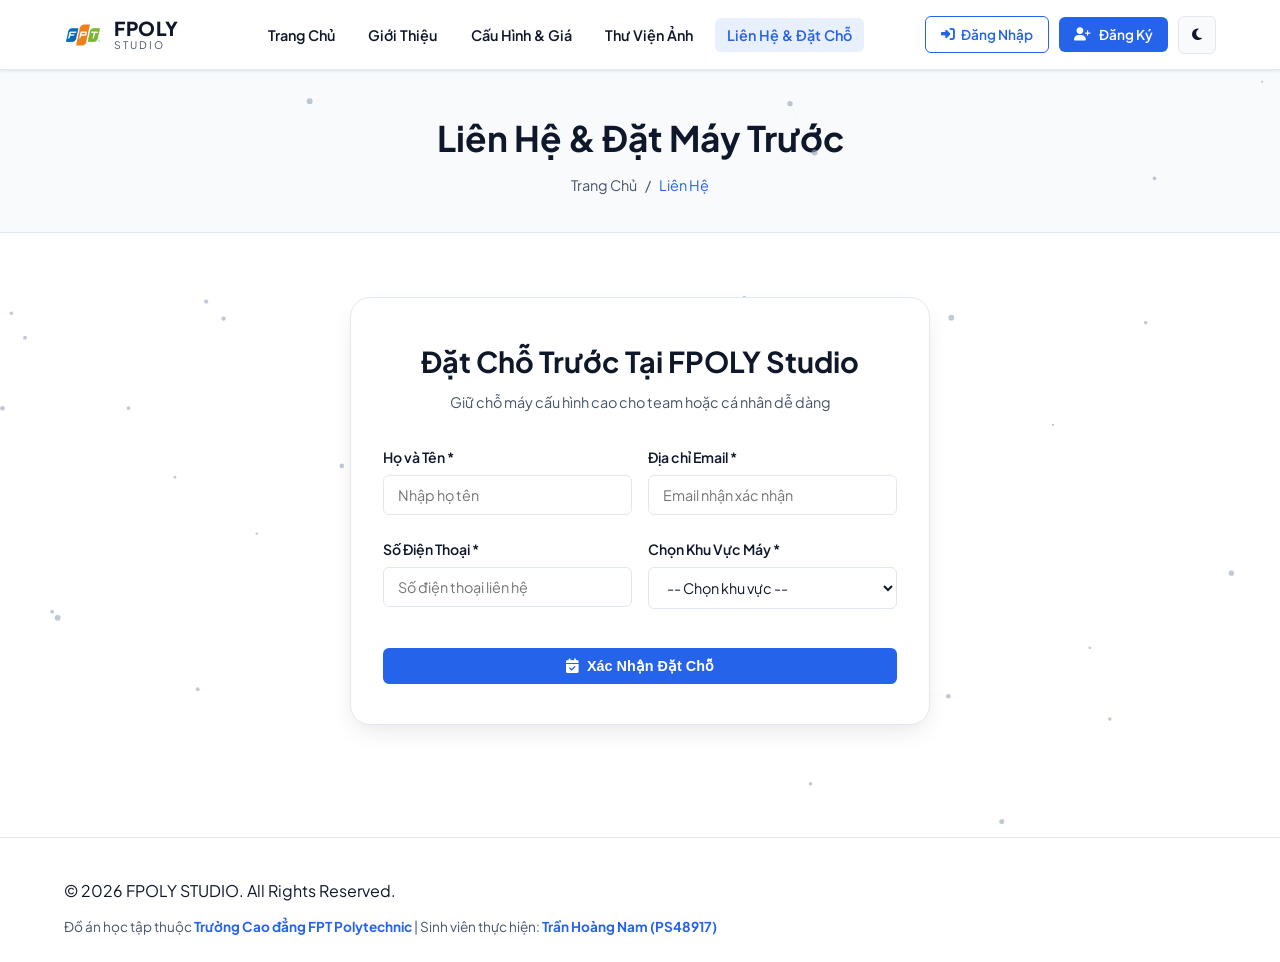
==== contact.html @ af3b3e67 "Add files via upload" ====
<!DOCTYPE html>
<html lang="vi" data-theme="light">
<head>
    <meta charset="UTF-8">
    <meta name="viewport" content="width=device-width, initial-scale=1.0">
    <title>Liên Hệ & Đặt Chỗ - FPOLY STUDIO</title>
    <link rel="stylesheet" href="https://cdnjs.cloudflare.com/ajax/libs/font-awesome/6.4.0/css/all.min.css">
    <link href="https://fonts.googleapis.com/css2?family=Plus+Jakarta+Sans:wght@400;500;600;700;800&display=swap" rel="stylesheet">
    <link rel="stylesheet" href="style.css">
</head>
<body>
    <canvas id="particle-canvas"></canvas>

    <!-- NAVBAR HEADER -->
    <header class="navbar" id="header">
        <div class="nav-wrapper">
            <a href="index.html" class="logo">
                <img src="logo.ico" alt="Logo FPOLY" class="logo-img">
                <div class="logo-text">
                    <span>FPOLY</span>
                    <small>STUDIO</small>
                </div>
            </a>

            <nav class="nav-menu" id="nav-menu">
                <ul class="nav-list">
                    <li><a href="index.html" class="nav-link">Trang Chủ</a></li>
                    <li><a href="about.html" class="nav-link">Giới Thiệu</a></li>
                    <li><a href="index.html#products" class="nav-link">Cấu Hình & Giá</a></li>
                    <li><a href="index.html#gallery" class="nav-link">Thư Viện Ảnh</a></li>
                    <li><a href="contact.html" class="nav-link active">Liên Hệ & Đặt Chỗ</a></li>
                </ul>
            </nav>

            <div class="nav-actions">
                <a href="login.html" class="btn-outline-nav"><i class="fa-solid fa-right-to-bracket"></i> Đăng Nhập</a>
                <a href="register.html" class="btn btn-primary" style="padding: 7px 15px; font-size: 0.85rem;"><i class="fa-solid fa-user-plus"></i> Đăng Ký</a>

                <button class="theme-toggle" id="theme-toggle" title="Đổi giao diện">
                    <i class="fa-solid fa-moon"></i>
                </button>
                <button class="mobile-toggle" id="mobile-toggle" aria-label="Menu">
                    <i class="fa-solid fa-bars"></i>
                </button>
            </div>
        </div>
    </header>

    <!-- PAGE HEADER -->
    <div class="page-header">
        <div class="container">
            <h1>Liên Hệ & Đặt Máy Trước</h1>
            <ul class="breadcrumb">
                <li><a href="index.html">Trang Chủ</a></li>
                <li>/</li>
                <li style="color:var(--primary-color);">Liên Hệ</li>
            </ul>
        </div>
    </div>

    <!-- BOOKING & CONTACT FORM -->
    <section class="products-section">
        <div class="container">
            <div class="auth-card wide" style="margin: 0 auto;">
                <div class="auth-header">
                    <h2>Đặt Chỗ Trước Tại FPOLY Studio</h2>
                    <p>Giữ chỗ máy cấu hình cao cho team hoặc cá nhân dễ dàng</p>
                </div>

                <form id="bookingForm">
                    <div class="form-row">
                        <div class="form-group">
                            <label for="fullName">Họ và Tên *</label>
                            <input type="text" id="fullName" class="form-control" placeholder="Nhập họ tên">
                            <span class="error-msg"></span>
                        </div>
                        <div class="form-group">
                            <label for="email">Địa chỉ Email *</label>
                            <input type="email" id="email" class="form-control" placeholder="Email nhận xác nhận">
                            <span class="error-msg"></span>
                        </div>
                    </div>

                    <div class="form-row">
                        <div class="form-group">
                            <label for="phone">Số Điện Thoại *</label>
                            <input type="text" id="phone" class="form-control" placeholder="Số điện thoại liên hệ">
                            <span class="error-msg"></span>
                        </div>
                        <div class="form-group">
                            <label for="zoneSelect">Chọn Khu Vực Máy *</label>
                            <select id="zoneSelect" class="form-control">
                                <option value="">-- Chọn khu vực --</option>
                                <option value="standard">Zone Standard (12k/h)</option>
                                <option value="vip">Zone VIP Cyber (18k/h)</option>
                                <option value="pro">Zone Pro Streamer (25k/h)</option>
                                <option value="room5v5">Phòng Thi Đấu 5v5 (45k/h)</option>
                            </select>
                            <span class="error-msg"></span>
                        </div>
                    </div>

                    <button type="submit" class="btn btn-primary btn-block" style="margin-top:1rem;"><i class="fa-solid fa-calendar-check"></i> Xác Nhận Đặt Chỗ</button>
                </form>
            </div>
        </div>
    </section>

    <footer class="footer">
        <div class="container text-center">
            <p>&copy; 2026 FPOLY STUDIO. All Rights Reserved.</p>
            <div class="student-credit-box">
                Đồ án học tập thuộc <strong>Trường Cao đẳng FPT Polytechnic</strong> | Sinh viên thực hiện: <strong>Trần Hoàng Nam (PS48917)</strong>
            </div>
        </div>
    </footer>

    <script src="script.js"></script>
</body>
</html>
---- style.css ----
/* ==========================================
   1. SYSTEM VARIABLES & BASE THEME
   ========================================== */
:root {
    --primary-color: #2563eb;
    --primary-hover: #1d4ed8;
    --primary-light: rgba(37, 99, 235, 0.1);
    --secondary-color: #0f172a;
    --bg-primary: #ffffff;
    --bg-secondary: #f8fafc;
    --bg-card: #ffffff;
    --text-primary: #0f172a;
    --text-secondary: #475569;
    --border-color: #e2e8f0;
    --shadow-sm: 0 1px 3px rgba(0,0,0,0.1);
    --shadow-md: 0 4px 6px -1px rgba(0,0,0,0.1);
    --shadow-lg: 0 10px 25px -5px rgba(0,0,0,0.1);
    --radius-sm: 6px;
    --radius-md: 12px;
    --radius-lg: 20px;
    --transition: all 0.3s cubic-bezier(0.4, 0, 0.2, 1);
}

[data-theme="dark"] {
    --primary-color: #3b82f6;
    --primary-hover: #60a5fa;
    --primary-light: rgba(59, 130, 246, 0.15);
    --secondary-color: #f8fafc;
    --bg-primary: #0b0f17;
    --bg-secondary: #111827;
    --bg-card: #1e293b;
    --text-primary: #f8fafc;
    --text-secondary: #94a3b8;
    --border-color: #334155;
    --shadow-sm: 0 1px 3px rgba(0,0,0,0.5);
    --shadow-md: 0 4px 6px -1px rgba(0,0,0,0.4);
    --shadow-lg: 0 10px 25px -5px rgba(0,0,0,0.5);
}

/* Base Reset */
*, *::before, *::after {
    box-sizing: border-box;
    margin: 0;
    padding: 0;
}

html {
    scroll-behavior: smooth;
    font-family: 'Plus Jakarta Sans', 'Inter', sans-serif;
}

body {
    background-color: var(--bg-primary);
    color: var(--text-primary);
    line-height: 1.6;
    transition: background-color 0.3s ease, color 0.3s ease;
    overflow-x: hidden;
    position: relative;
}

#particle-canvas {
    position: fixed;
    top: 0;
    left: 0;
    width: 100%;
    height: 100%;
    pointer-events: none;
    z-index: 0;
    opacity: 0.6;
}

main, section, header, footer {
    position: relative;
    z-index: 1;
}

.container {
    width: 100%;
    max-width: 1200px;
    margin: 0 auto;
    padding: 0 1.5rem;
}

.bg-alt {
    background-color: var(--bg-secondary);
}

/* ==========================================
   2. NAVBAR (ĐÃ FIX HOÀN TOÀN LỖI CHÈN CHỮ & MẤT NÚT)
   ========================================== */
.navbar {
    position: fixed;
    top: 0;
    left: 0;
    width: 100%;
    height: 70px;
    z-index: 1000;
    background: var(--bg-card);
    border-bottom: 1px solid var(--border-color);
    box-shadow: var(--shadow-sm);
    display: flex;
    align-items: center;
}

.nav-wrapper {
    display: flex;
    align-items: center;
    justify-content: space-between;
    width: 100%;
    max-width: 1200px;
    margin: 0 auto;
    padding: 0 1.5rem;
    gap: 1.5rem;
}

.logo {
    display: flex;
    align-items: center;
    gap: 12px;
    text-decoration: none;
    flex-shrink: 0;
    margin-right: 1rem;
}

.logo-img {
    height: 38px;
    width: auto;
    object-fit: contain;
}

.logo-text {
    display: flex;
    flex-direction: column;
    line-height: 1.1;
}

.logo-text span {
    font-weight: 800;
    font-size: 1.2rem;
    color: var(--text-primary);
    letter-spacing: 0.5px;
}

.logo-text small {
    font-size: 0.65rem;
    color: var(--text-secondary);
    letter-spacing: 2px;
}

.nav-menu {
    display: flex;
    align-items: center;
    flex-grow: 1;
    justify-content: center;
}

.nav-list {
    display: flex;
    align-items: center;
    gap: 0.6rem;
    list-style: none;
    margin: 0;
    padding: 0;
}

.nav-link {
    color: var(--text-primary);
    font-weight: 600;
    font-size: 0.9rem;
    padding: 8px 12px;
    border-radius: var(--radius-sm);
    transition: var(--transition);
    white-space: nowrap;
    text-decoration: none;
}

.nav-link:hover, .nav-link.active {
    color: var(--primary-color);
    background: var(--primary-light);
}

.nav-actions {
    display: flex;
    align-items: center;
    gap: 10px;
    flex-shrink: 0;
}

/* Class sửa lỗi hiển thị nút Đăng Nhập */
.btn-outline-nav {
    border: 1.5px solid var(--primary-color) !important;
    color: var(--primary-color) !important;
    background: transparent !important;
    padding: 7px 15px;
    font-size: 0.85rem;
    font-weight: 600;
    border-radius: var(--radius-sm);
    transition: var(--transition);
    display: inline-flex;
    align-items: center;
    gap: 6px;
    text-decoration: none;
    white-space: nowrap;
}

.btn-outline-nav:hover {
    background: var(--primary-color) !important;
    color: #ffffff !important;
}

.theme-toggle, .mobile-toggle {
    background: var(--bg-secondary);
    border: 1px solid var(--border-color);
    color: var(--text-primary);
    width: 38px;
    height: 38px;
    border-radius: var(--radius-sm);
    display: flex;
    align-items: center;
    justify-content: center;
    cursor: pointer;
    transition: var(--transition);
}

.theme-toggle:hover, .mobile-toggle:hover {
    background: var(--primary-light);
    color: var(--primary-color);
}

.mobile-toggle {
    display: none;
}

/* ==========================================
   3. BUTTONS & UI COMPONENTS
   ========================================== */
.btn {
    display: inline-flex;
    align-items: center;
    justify-content: center;
    gap: 8px;
    padding: 10px 20px;
    font-size: 0.9rem;
    font-weight: 600;
    border-radius: var(--radius-sm);
    border: none;
    cursor: pointer;
    transition: var(--transition);
    text-decoration: none;
    white-space: nowrap;
}

.btn-primary {
    background: var(--primary-color);
    color: #ffffff;
}

.btn-primary:hover {
    background: var(--primary-hover);
    transform: translateY(-2px);
    box-shadow: 0 4px 12px rgba(37, 99, 235, 0.3);
}

.btn-block {
    width: 100%;
}

.section-header {
    margin-bottom: 2.5rem;
}

.sub-title {
    color: var(--primary-color);
    font-weight: 700;
    font-size: 0.85rem;
    letter-spacing: 1.5px;
    text-transform: uppercase;
    display: block;
    margin-bottom: 0.5rem;
}

.section-header h2 {
    font-size: 2rem;
    font-weight: 800;
}

/* ==========================================
   4. HERO & SLIDESHOW
   ========================================== */
.hero-slider-section {
    position: relative;
    padding-top: 70px;
    min-height: 85vh;
    display: flex;
    align-items: center;
    background: var(--bg-secondary);
    overflow: hidden;
}

.slider-wrapper {
    position: relative;
    width: 100%;
    min-height: 75vh;
}

.slide {
    position: absolute;
    top: 0;
    left: 0;
    width: 100%;
    height: 100%;
    opacity: 0;
    visibility: hidden;
    transition: opacity 0.8s ease, visibility 0.8s ease;
    display: flex;
    align-items: center;
}

.slide.active {
    opacity: 1;
    visibility: visible;
}

.slide-content {
    display: grid;
    grid-template-columns: 1fr 1fr;
    gap: 2rem;
    align-items: center;
}

.slide-text h1 {
    font-size: 2.8rem;
    line-height: 1.2;
    margin-bottom: 1rem;
    font-weight: 800;
}

.slide-text p {
    font-size: 1.1rem;
    color: var(--text-secondary);
    margin-bottom: 1.8rem;
}

.hero-btns {
    display: flex;
    gap: 1rem;
}

.slide-image img {
    width: 100%;
    border-radius: var(--radius-lg);
    box-shadow: var(--shadow-lg);
}

.slider-arrow {
    position: absolute;
    top: 50%;
    transform: translateY(-50%);
    width: 44px;
    height: 44px;
    border-radius: 50%;
    background: var(--bg-card);
    border: 1px solid var(--border-color);
    color: var(--text-primary);
    display: flex;
    align-items: center;
    justify-content: center;
    cursor: pointer;
    z-index: 10;
    transition: var(--transition);
}

.slider-arrow:hover {
    background: var(--primary-color);
    color: #ffffff;
}

.prev-arrow { left: 20px; }
.next-arrow { right: 20px; }

.dots-container {
    position: absolute;
    bottom: 20px;
    left: 50%;
    transform: translateX(-50%);
    display: flex;
    gap: 8px;
    z-index: 10;
}

.dot {
    width: 10px;
    height: 10px;
    border-radius: 50%;
    background: var(--border-color);
    cursor: pointer;
    transition: var(--transition);
}

.dot.active {
    width: 28px;
    border-radius: 10px;
    background: var(--primary-color);
}

.timer-bar {
    position: absolute;
    bottom: 0;
    left: 0;
    height: 4px;
    background: var(--primary-color);
    width: 0%;
}

/* ==========================================
   5. STATS & TABLES & GALLERY
   ========================================== */
.stats-section {
    padding: 4rem 0;
}

.grid-4 {
    display: grid;
    grid-template-columns: repeat(auto-fit, minmax(220px, 1fr));
    gap: 1.5rem;
}

.stat-card {
    background: var(--bg-card);
    border: 1px solid var(--border-color);
    border-radius: var(--radius-md);
    padding: 1.8rem;
    text-align: center;
    box-shadow: var(--shadow-sm);
}

.stat-icon-wrap {
    font-size: 2rem;
    color: var(--primary-color);
    margin-bottom: 0.8rem;
}

.counter {
    font-size: 2.2rem;
    font-weight: 800;
}

/* Hardware Table */
.products-section {
    padding: 4rem 0;
}

.search-box {
    margin-bottom: 1.5rem;
    position: relative;
    max-width: 400px;
}

.search-box input {
    width: 100%;
    padding: 10px 15px 10px 40px;
    border-radius: var(--radius-sm);
    border: 1px solid var(--border-color);
    background: var(--bg-card);
    color: var(--text-primary);
}

.search-box i {
    position: absolute;
    left: 14px;
    top: 50%;
    transform: translateY(-50%);
    color: var(--text-secondary);
}

.table-responsive {
    overflow-x: auto;
    border-radius: var(--radius-md);
    border: 1px solid var(--border-color);
}

.custom-table {
    width: 100%;
    border-collapse: collapse;
    background: var(--bg-card);
    text-align: left;
}

.custom-table th, .custom-table td {
    padding: 1rem 1.2rem;
    border-bottom: 1px solid var(--border-color);
}

.custom-table th {
    background: var(--bg-secondary);
    font-weight: 700;
}

/* Gallery Lightbox */
.gallery-section {
    padding: 4rem 0;
}

.gallery-filters {
    display: flex;
    justify-content: center;
    gap: 10px;
    margin-bottom: 2rem;
    flex-wrap: wrap;
}

.filter-btn {
    padding: 8px 18px;
    border-radius: var(--radius-sm);
    border: 1px solid var(--border-color);
    background: var(--bg-card);
    color: var(--text-primary);
    cursor: pointer;
    font-weight: 600;
    transition: var(--transition);
}

.filter-btn.active, .filter-btn:hover {
    background: var(--primary-color);
    color: #ffffff;
    border-color: var(--primary-color);
}

.grid-3 {
    display: grid;
    grid-template-columns: repeat(auto-fit, minmax(280px, 1fr));
    gap: 1.5rem;
}

.gallery-item {
    position: relative;
    border-radius: var(--radius-md);
    overflow: hidden;
    height: 220px;
    cursor: pointer;
}

.gallery-item img {
    width: 100%;
    height: 100%;
    object-fit: cover;
    transition: transform 0.5s ease;
}

.gallery-item:hover img {
    transform: scale(1.08);
}

.lightbox-modal {
    position: fixed;
    top: 0;
    left: 0;
    width: 100%;
    height: 100%;
    background: rgba(0,0,0,0.85);
    z-index: 2000;
    display: flex;
    align-items: center;
    justify-content: center;
    opacity: 0;
    visibility: hidden;
    transition: var(--transition);
}

.lightbox-modal.active {
    opacity: 1;
    visibility: visible;
}

.lightbox-content {
    max-width: 80%;
    max-height: 80%;
    text-align: center;
}

.lightbox-content img {
    max-width: 100%;
    max-height: 70vh;
    border-radius: var(--radius-md);
}

.lightbox-close {
    position: absolute;
    top: 20px;
    right: 30px;
    font-size: 2rem;
    color: #ffffff;
    cursor: pointer;
}

/* ==========================================
   6. AUTH PAGES, CONTACT & PAGE HEADERS
   ========================================== */
.page-header {
    padding: 110px 0 35px 0;
    background: var(--bg-secondary);
    border-bottom: 1px solid var(--border-color);
    text-align: center;
}

.page-header h1 {
    font-size: 2.2rem;
    margin-bottom: 0.5rem;
}

.breadcrumb {
    display: flex;
    justify-content: center;
    gap: 8px;
    font-size: 0.9rem;
    color: var(--text-secondary);
    list-style: none;
}

.breadcrumb a {
    color: var(--text-secondary);
    text-decoration: none;
}

.breadcrumb a:hover {
    color: var(--primary-color);
}

/* Auth Wrappers */
.auth-wrapper {
    min-height: calc(100vh - 120px);
    display: flex;
    align-items: center;
    justify-content: center;
    padding: 100px 20px 60px 20px;
}

.auth-card {
    background: var(--bg-card);
    border: 1px solid var(--border-color);
    border-radius: var(--radius-lg);
    box-shadow: var(--shadow-lg);
    width: 100%;
    max-width: 460px;
    padding: 2.5rem 2rem;
}

.auth-card.wide {
    max-width: 580px;
}

.auth-header {
    text-align: center;
    margin-bottom: 2rem;
}

.auth-header h2 {
    font-size: 1.8rem;
    margin-bottom: 0.4rem;
}

.auth-header p {
    color: var(--text-secondary);
    font-size: 0.9rem;
}

.form-group {
    margin-bottom: 1.2rem;
}

.form-group label {
    display: block;
    margin-bottom: 0.4rem;
    font-weight: 600;
    font-size: 0.88rem;
}

.form-row {
    display: grid;
    grid-template-columns: 1fr 1fr;
    gap: 1rem;
}

.form-control {
    width: 100%;
    padding: 10px 14px;
    border: 1px solid var(--border-color);
    border-radius: var(--radius-sm);
    background: var(--bg-primary);
    color: var(--text-primary);
    font-family: inherit;
    font-size: 0.9rem;
    transition: var(--transition);
}

.form-control:focus {
    outline: none;
    border-color: var(--primary-color);
    box-shadow: 0 0 0 3px var(--primary-light);
}

.input-icon-wrap {
    position: relative;
}

.input-icon-wrap .input-icon {
    position: absolute;
    left: 14px;
    top: 50%;
    transform: translateY(-50%);
    color: var(--text-secondary);
}

.input-icon-wrap .form-control {
    padding-left: 42px;
}

.toggle-password {
    position: absolute;
    right: 14px;
    top: 50%;
    transform: translateY(-50%);
    color: var(--text-secondary);
    cursor: pointer;
}

.error-msg {
    color: #ef4444;
    font-size: 0.8rem;
    margin-top: 4px;
    display: block;
}

.form-options {
    display: flex;
    justify-content: space-between;
    align-items: center;
    margin-bottom: 1.2rem;
    font-size: 0.88rem;
}

.checkbox-label {
    display: flex;
    align-items: center;
    gap: 8px;
    cursor: pointer;
    color: var(--text-secondary);
}

.checkbox-label input[type="checkbox"] {
    accent-color: var(--primary-color);
    width: 16px;
    height: 16px;
}

.auth-divider {
    display: flex;
    align-items: center;
    text-align: center;
    margin: 1.5rem 0;
    color: var(--text-secondary);
    font-size: 0.85rem;
}

.auth-divider::before, .auth-divider::after {
    content: '';
    flex: 1;
    border-bottom: 1px solid var(--border-color);
}

.auth-divider span {
    padding: 0 10px;
}

.social-login-btns {
    display: flex;
    gap: 1rem;
}

.social-btn-outline {
    flex: 1;
    display: flex;
    align-items: center;
    justify-content: center;
    gap: 8px;
    padding: 10px;
    border-radius: var(--radius-sm);
    border: 1px solid var(--border-color);
    background: var(--bg-primary);
    color: var(--text-primary);
    font-weight: 600;
    font-size: 0.88rem;
    cursor: pointer;
    transition: var(--transition);
}

.social-btn-outline:hover {
    background: var(--bg-secondary);
    border-color: var(--primary-color);
}

.auth-footer-text {
    text-align: center;
    margin-top: 1.5rem;
    font-size: 0.9rem;
    color: var(--text-secondary);
}

/* Accordion FAQ */
.faq-section {
    padding: 4rem 0;
}

.accordion {
    max-width: 800px;
    margin: 0 auto;
    display: flex;
    flex-direction: column;
    gap: 1rem;
}

.accordion-item {
    background: var(--bg-card);
    border: 1px solid var(--border-color);
    border-radius: var(--radius-md);
    overflow: hidden;
    transition: var(--transition);
}

.accordion-header {
    width: 100%;
    padding: 1.2rem 1.5rem;
    background: none;
    border: none;
    text-align: left;
    color: var(--text-primary);
    font-weight: 700;
    font-size: 1rem;
    display: flex;
    justify-content: space-between;
    align-items: center;
    cursor: pointer;
    font-family: inherit;
}

.accordion-header i {
    transition: transform 0.3s ease;
    color: var(--primary-color);
}

.accordion-item.active .accordion-header i {
    transform: rotate(180deg);
}

.accordion-content {
    max-height: 0;
    overflow: hidden;
    transition: max-height 0.3s ease, padding 0.3s ease;
    padding: 0 1.5rem;
    color: var(--text-secondary);
    font-size: 0.92rem;
}

.accordion-item.active .accordion-content {
    max-height: 200px;
    padding: 0 1.5rem 1.2rem 1.5rem;
}

/* About Extras */
.value-card {
    background: var(--bg-card);
    border: 1px solid var(--border-color);
    border-radius: var(--radius-md);
    padding: 2rem;
    text-align: center;
    box-shadow: var(--shadow-sm);
    transition: var(--transition);
}

.value-card:hover {
    transform: translateY(-5px);
    box-shadow: var(--shadow-lg);
    border-color: var(--primary-color);
}

.value-icon {
    width: 60px;
    height: 60px;
    background: var(--primary-light);
    color: var(--primary-color);
    border-radius: 50%;
    display: flex;
    align-items: center;
    justify-content: center;
    font-size: 1.5rem;
    margin: 0 auto 1.2rem auto;
}

/* ==========================================
   7. CHAT WIDGET & TOAST & FOOTER
   ========================================== */
.chat-widget {
    position: fixed;
    bottom: 25px;
    right: 25px;
    z-index: 1500;
}

.chat-toggle-btn {
    width: 55px;
    height: 55px;
    border-radius: 50%;
    background: var(--primary-color);
    color: #ffffff;
    border: none;
    font-size: 1.4rem;
    box-shadow: var(--shadow-lg);
    cursor: pointer;
    transition: var(--transition);
    display: flex;
    align-items: center;
    justify-content: center;
}

.chat-toggle-btn:hover {
    transform: scale(1.08);
}

.chat-window {
    position: absolute;
    bottom: 70px;
    right: 0;
    width: 330px;
    height: 420px;
    background: var(--bg-card);
    border: 1px solid var(--border-color);
    border-radius: var(--radius-md);
    box-shadow: var(--shadow-lg);
    display: flex;
    flex-direction: column;
    overflow: hidden;
    transition: var(--transition);
}

.chat-window.hidden {
    display: none;
}

.chat-header {
    background: var(--primary-color);
    color: #ffffff;
    padding: 12px 15px;
    display: flex;
    justify-content: space-between;
    align-items: center;
    font-weight: 700;
}

.chat-body {
    flex: 1;
    padding: 12px;
    overflow-y: auto;
    display: flex;
    flex-direction: column;
    gap: 10px;
}

.chat-msg {
    max-width: 80%;
    padding: 8px 12px;
    border-radius: 12px;
    font-size: 0.85rem;
}

.chat-msg.user {
    background: var(--primary-color);
    color: #ffffff;
    align-self: flex-end;
}

.chat-msg.bot {
    background: var(--bg-secondary);
    color: var(--text-primary);
    align-self: flex-start;
    border: 1px solid var(--border-color);
}

.chat-footer {
    padding: 10px;
    border-top: 1px solid var(--border-color);
    display: flex;
    gap: 6px;
}

.chat-footer input {
    flex: 1;
    padding: 8px 12px;
    border-radius: var(--radius-sm);
    border: 1px solid var(--border-color);
    background: var(--bg-primary);
    color: var(--text-primary);
}

/* Toast */
.toast-container {
    position: fixed;
    top: 85px;
    right: 20px;
    z-index: 2500;
    display: flex;
    flex-direction: column;
    gap: 10px;
}

.toast {
    background: var(--bg-card);
    border: 1px solid var(--border-color);
    border-left: 4px solid var(--primary-color);
    padding: 12px 18px;
    border-radius: var(--radius-sm);
    box-shadow: var(--shadow-md);
    color: var(--text-primary);
    font-size: 0.88rem;
    display: flex;
    align-items: center;
    gap: 10px;
    animation: slideIn 0.3s ease;
}

@keyframes slideIn {
    from { transform: translateX(100%); opacity: 0; }
    to { transform: translateX(0); opacity: 1; }
}

/* Back to Top */
.back-to-top {
    position: fixed;
    bottom: 25px;
    left: 25px;
    width: 42px;
    height: 42px;
    border-radius: 50%;
    background: var(--bg-card);
    border: 1px solid var(--border-color);
    color: var(--text-primary);
    display: flex;
    align-items: center;
    justify-content: center;
    cursor: pointer;
    opacity: 0;
    visibility: hidden;
    transition: var(--transition);
    z-index: 1000;
}

.back-to-top.active {
    opacity: 1;
    visibility: visible;
}

/* Footer */
.footer {
    background: var(--bg-card);
    border-top: 1px solid var(--border-color);
    padding: 2.5rem 0 1.5rem 0;
    margin-top: 3rem;
}

.student-credit-box {
    margin-top: 0.8rem;
    font-size: 0.85rem;
    color: var(--text-secondary);
}

.student-credit-box strong {
    color: var(--primary-color);
}

/* Mobile Responsive */
@media (max-width: 992px) {
    .nav-menu {
        position: fixed;
        top: 70px;
        left: -100%;
        width: 100%;
        height: calc(100vh - 70px);
        background: var(--bg-card);
        flex-direction: column;
        justify-content: flex-start;
        padding: 2rem;
        transition: left 0.3s ease;
    }

    .nav-menu.active {
        left: 0;
    }

    .nav-list {
        flex-direction: column;
        width: 100%;
    }

    .nav-link {
        width: 100%;
        text-align: center;
        padding: 12px;
    }

    .mobile-toggle {
        display: flex;
    }

    .slide-content {
        grid-template-columns: 1fr;
        text-align: center;
    }

    .form-row {
        grid-template-columns: 1fr;
    }
}
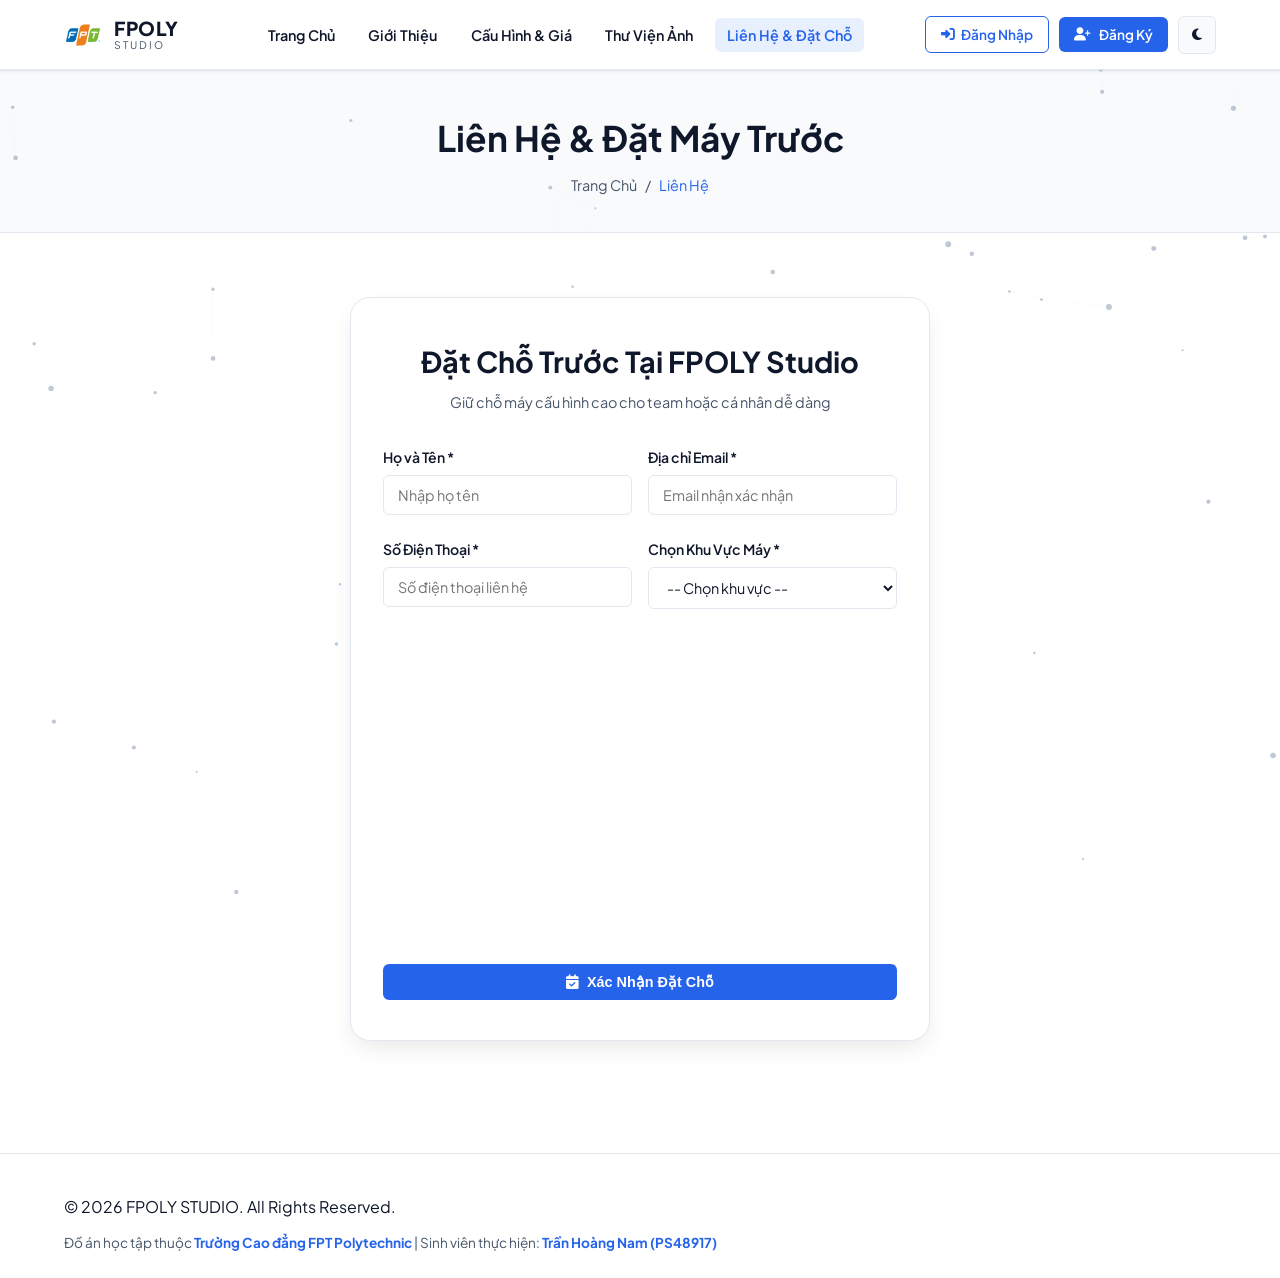
==== commit 38a86fd1: "Fix HTML formatting and add Google Maps iframe" ====
--- a/contact.html
+++ b/contact.html
@@ -98,6 +98,10 @@
                             </select>
                             <span class="error-msg"></span>
                         </div>
+                        <iframe 
+  src="https://www.google.com/maps/embed?pb=!1m18!1m12!1m3!1d3919.0620830725514!2d106.6262922758832!3d10.806528758636911!2m3!1f0!2f0!3f0!3m2!1i1024!2i768!4f13.1!3m3!1m2!1s0x31752be317a346e1%3A0x82a5c54483756c38!2zVHLGsOG7nW5nIENhbyDEkeG6s25nIEZQVCBQb2x5dGVjaG5pYw!5e0!3m2!1svi!2s!4v1700000000000!5m2!1svi!2s" 
+  width="100%" height="300" style="border:0;" allowfullscreen="" loading="lazy">
+</iframe>
                     </div>
 
                     <button type="submit" class="btn btn-primary btn-block" style="margin-top:1rem;"><i class="fa-solid fa-calendar-check"></i> Xác Nhận Đặt Chỗ</button>
@@ -117,4 +121,4 @@
 
     <script src="script.js"></script>
 </body>
-</html>+</html>
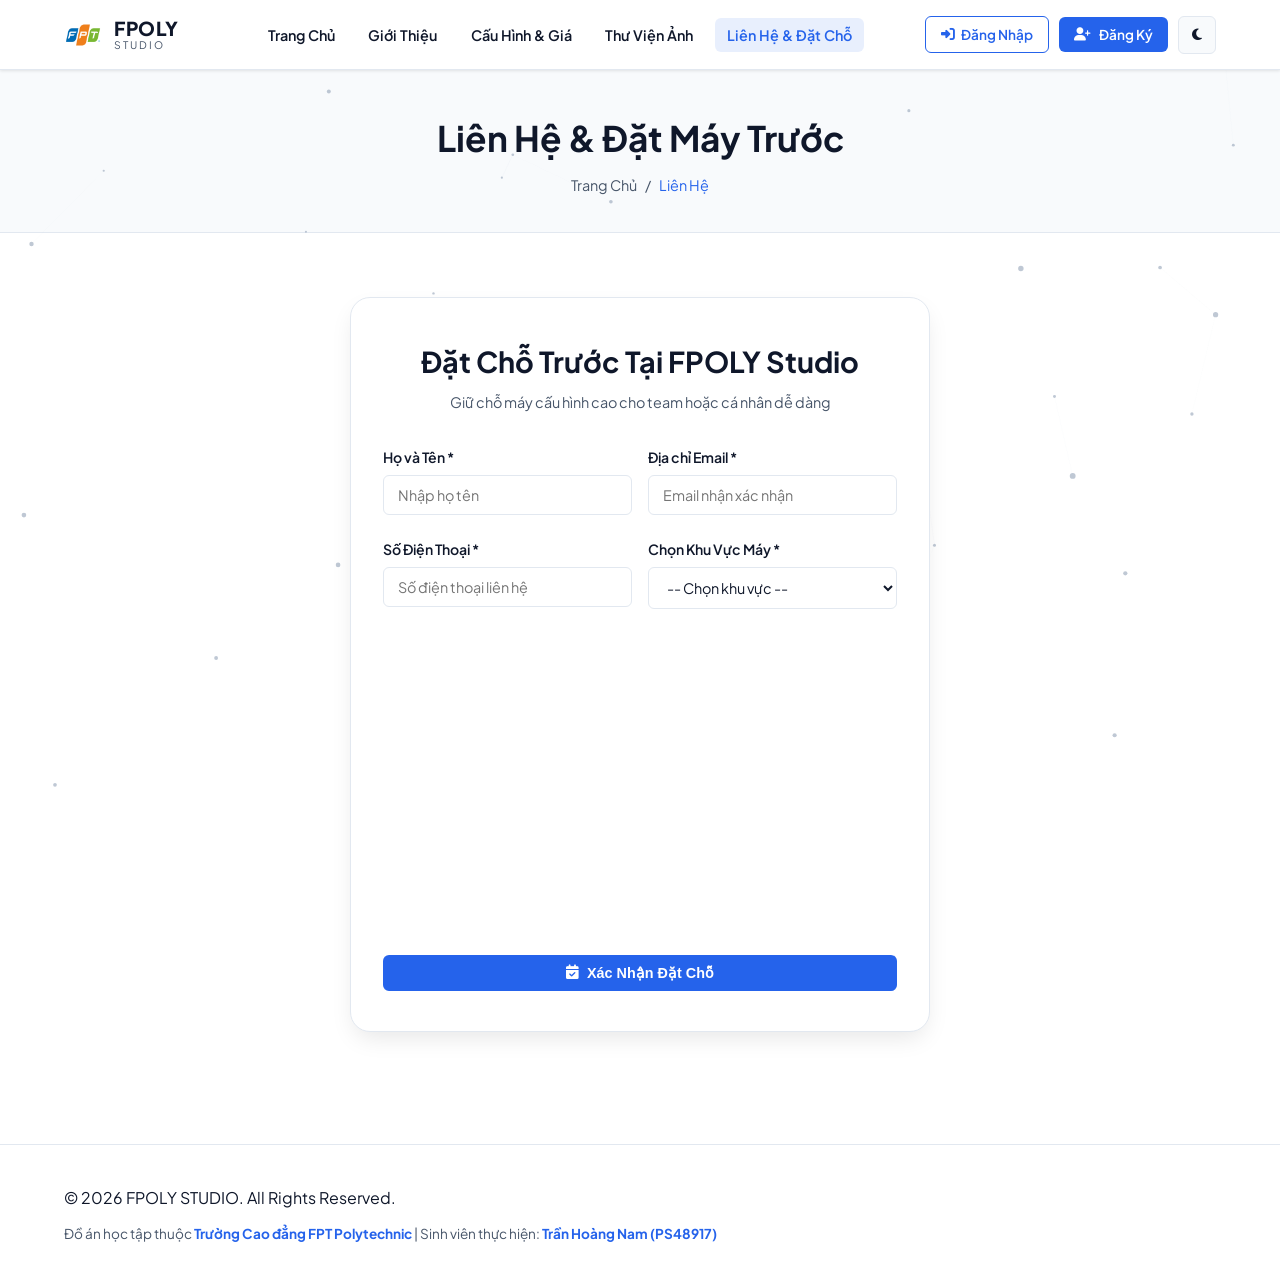
==== commit 212d0c1e: "Update contact.html" ====
--- a/contact.html
+++ b/contact.html
@@ -98,11 +98,11 @@
                             </select>
                             <span class="error-msg"></span>
                         </div>
-                        <iframe 
+                    </div>
+                    <iframe 
   src="https://www.google.com/maps/embed?pb=!1m18!1m12!1m3!1d3919.0620830725514!2d106.6262922758832!3d10.806528758636911!2m3!1f0!2f0!3f0!3m2!1i1024!2i768!4f13.1!3m3!1m2!1s0x31752be317a346e1%3A0x82a5c54483756c38!2zVHLGsOG7nW5nIENhbyDEkeG6s25nIEZQVCBQb2x5dGVjaG5pYw!5e0!3m2!1svi!2s!4v1700000000000!5m2!1svi!2s" 
   width="100%" height="300" style="border:0;" allowfullscreen="" loading="lazy">
 </iframe>
-                    </div>
 
                     <button type="submit" class="btn btn-primary btn-block" style="margin-top:1rem;"><i class="fa-solid fa-calendar-check"></i> Xác Nhận Đặt Chỗ</button>
                 </form>
